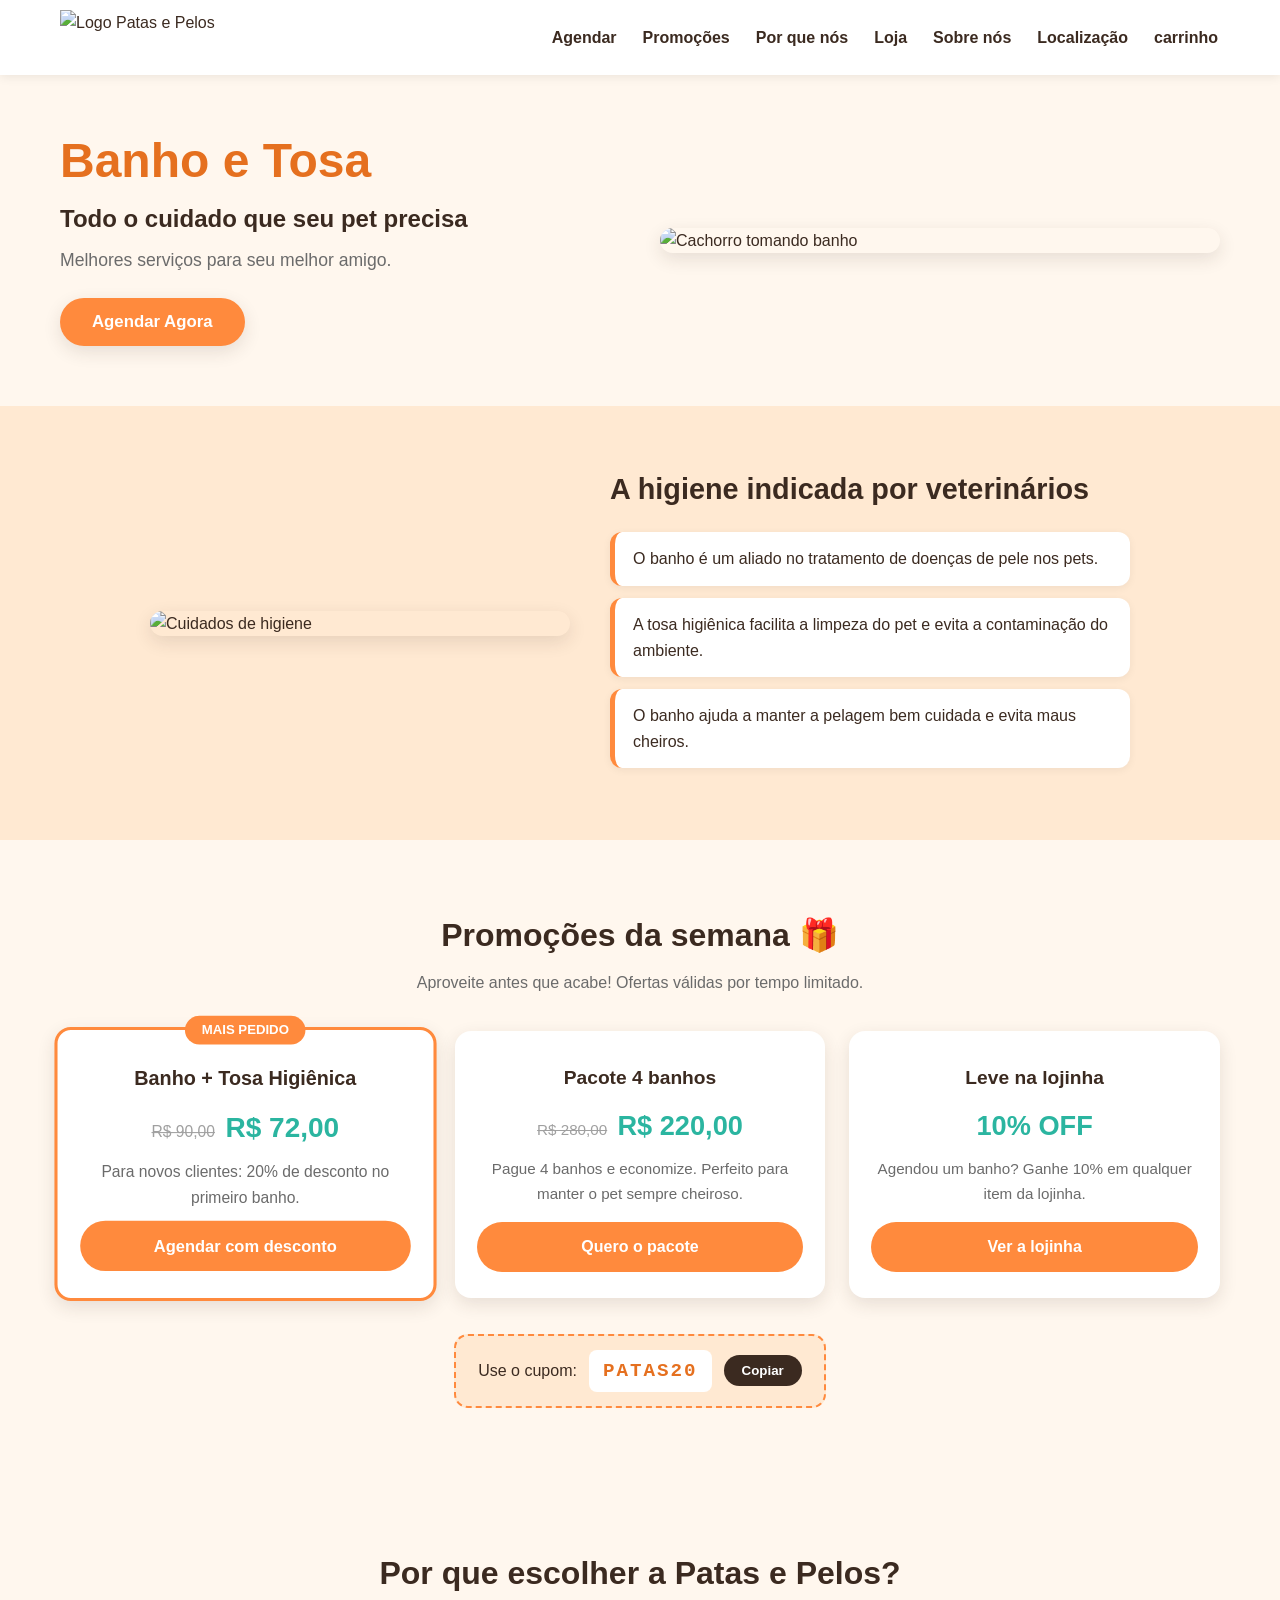
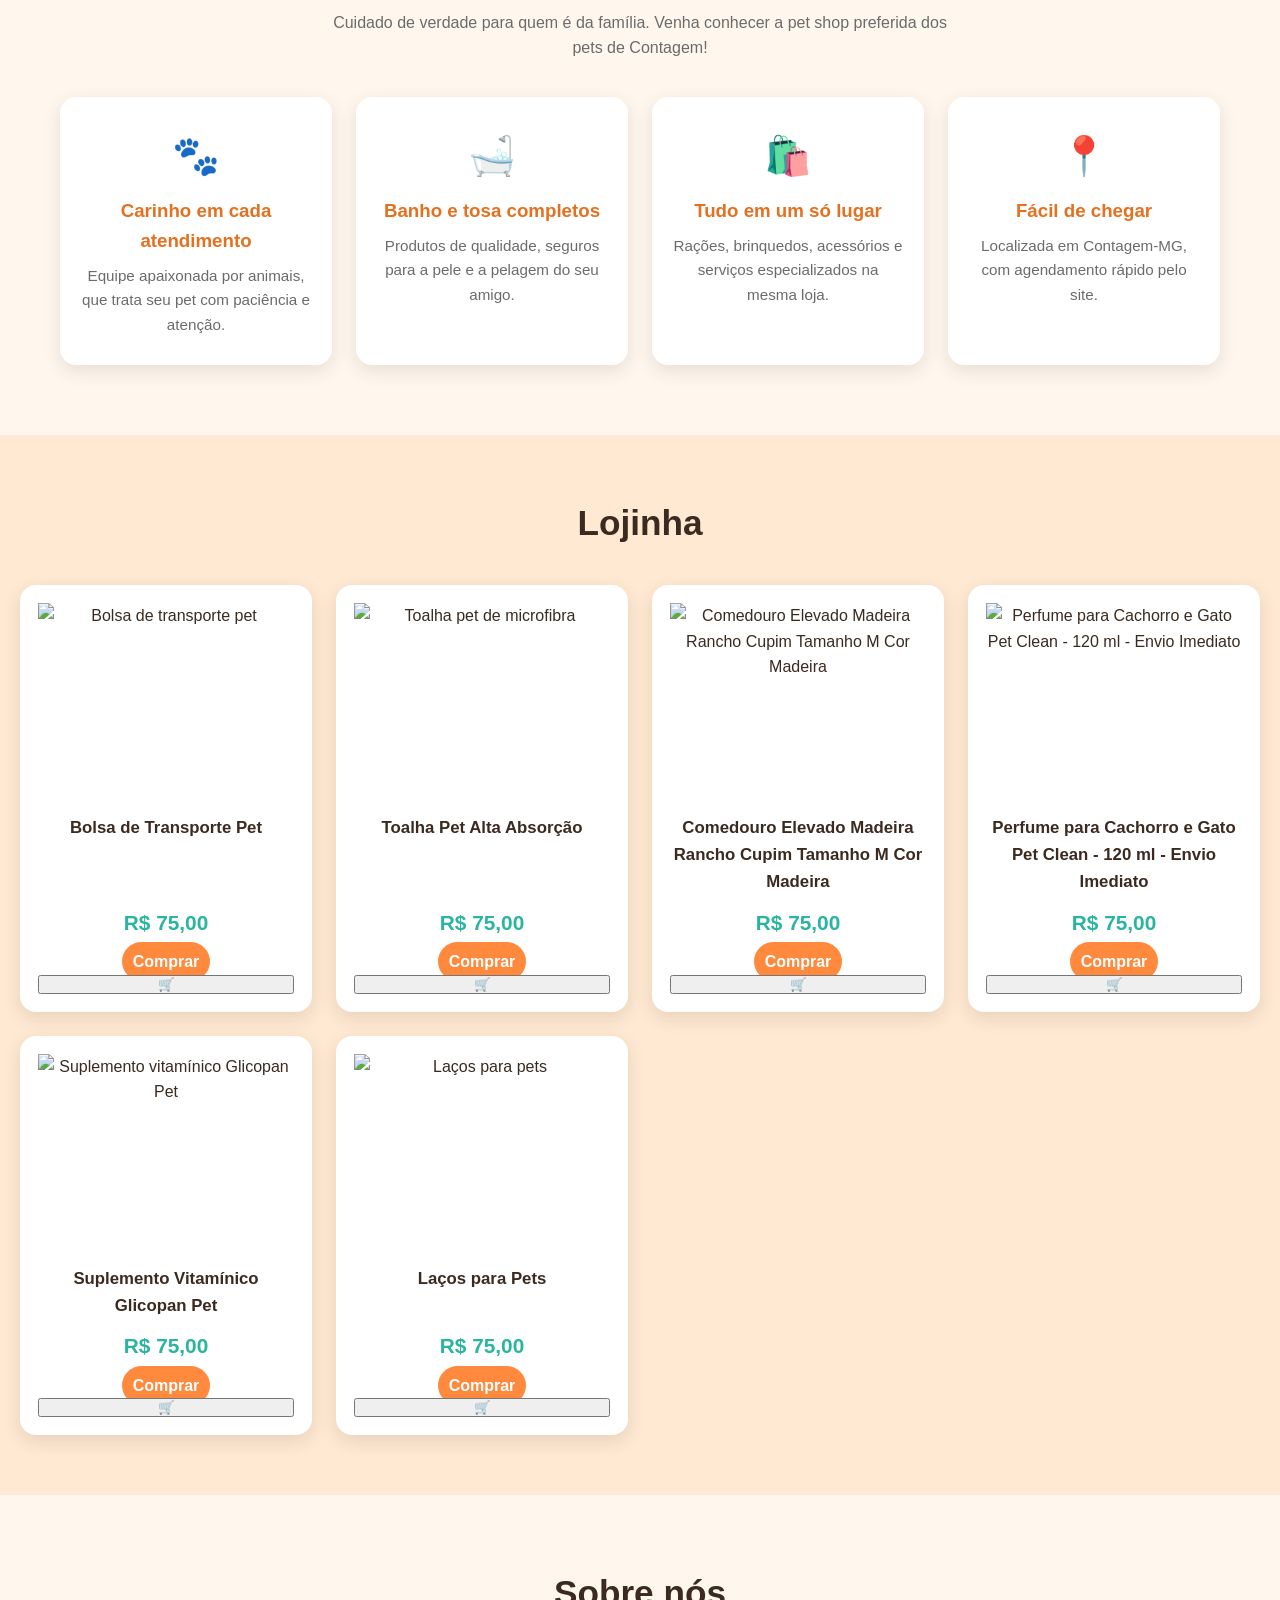
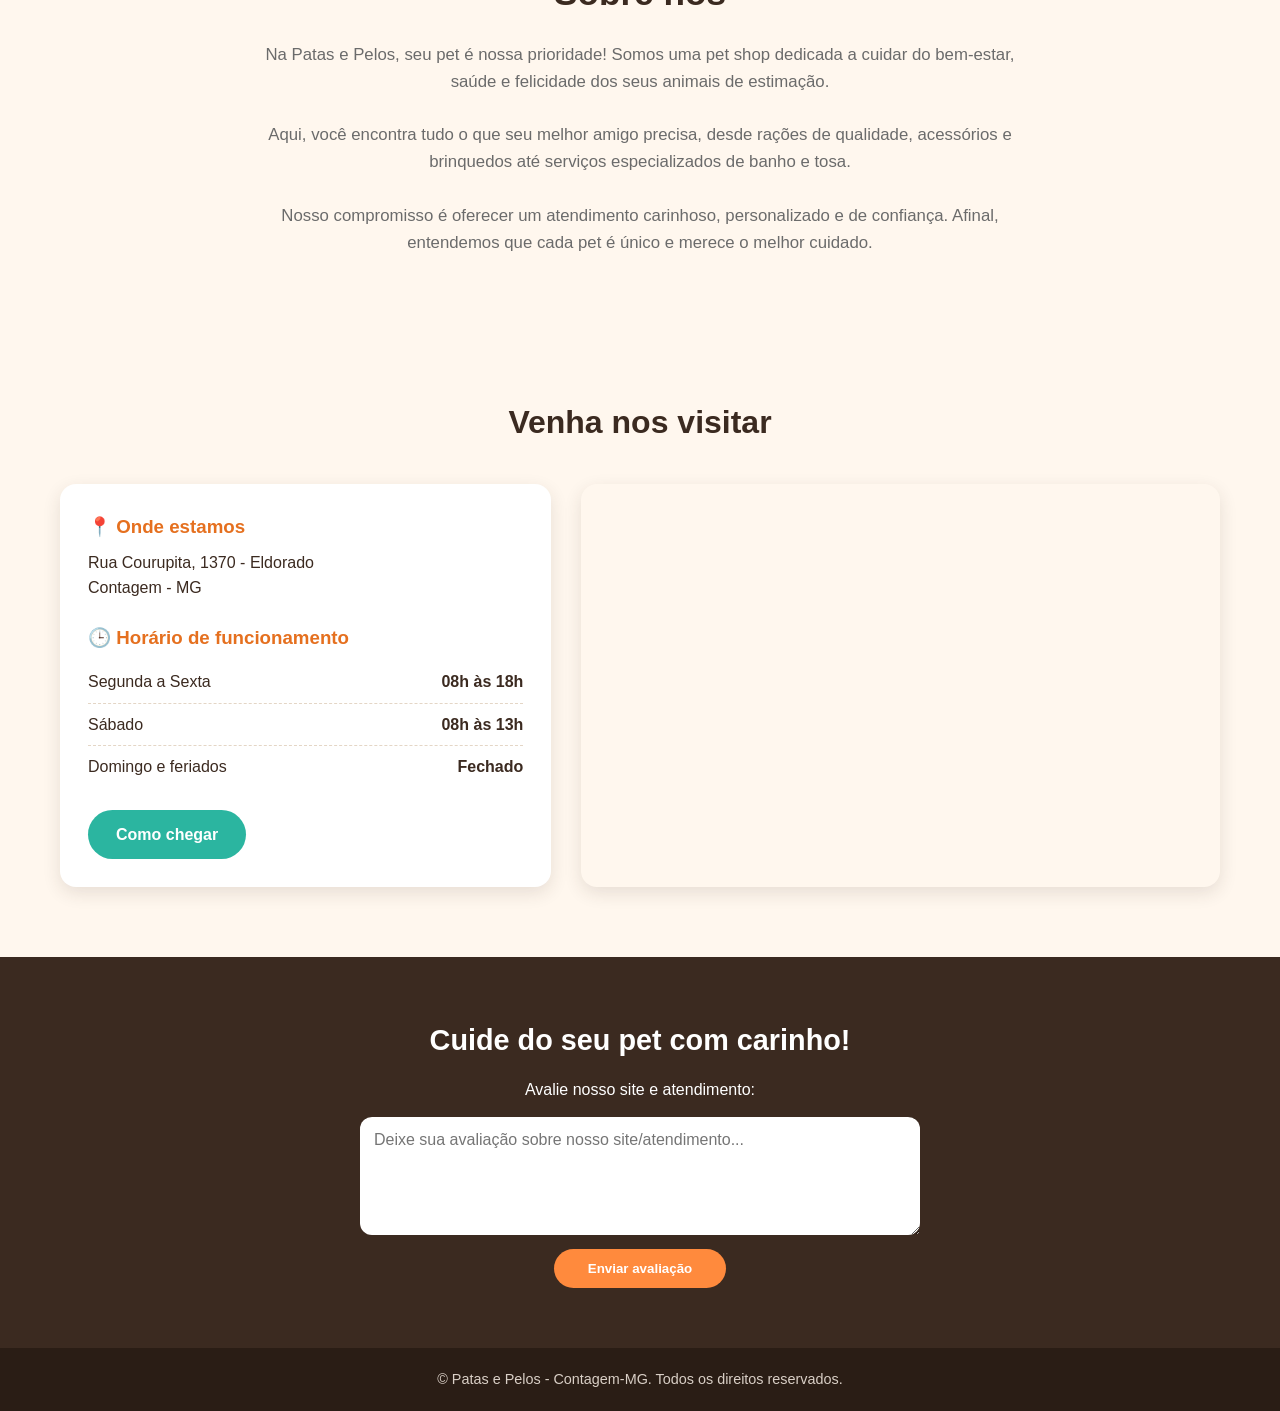
==== pelos/index.html @ f426c660 "123" ====
<!DOCTYPE html>
<html lang="pt-BR">
<head>
    <meta charset="UTF-8">
    <meta name="viewport" content="width=device-width, initial-scale=1.0">
    <title>Patas e Pelos | Banho e Tosa em Contagem-MG</title>
    <link rel="stylesheet" href="style.css">
    <link rel="stylesheet" href="localizacao.css">
    <link rel="stylesheet" href="promocao.css">
</head>

<body>



    <header class="header">
        <nav class="nav">
            <a href="#" class="logo">
                <img src="../imgs/icons/Logo Patas e Pelos em Laranja e Marrom.png" alt="Logo Patas e Pelos">
            </a>

            <ul>
                <li><a href="../html/agendamento.html">Agendar</a></li>
                <li><a href="#promocoes">Promoções</a></li>
                <li><a href="#porque">Por que nós</a></li>
                <li><a href="#loja">Loja</a></li>
                <li><a href="#Sobre">Sobre nós</a></li>
                <li><a href="#localizacao">Localização</a></li>
                <li><a href="../html/carrinho.html">carrinho</a></li>
            </ul>
        </nav>
    </header>

    <section class="cardhome">
        <div class="texto-home">
            <h1>Banho e Tosa</h1>
            <h2>Todo o cuidado que seu pet  precisa</h2>
            <p>Melhores serviços para seu melhor amigo.</p>

            <button class="agendar">
                <a href="../html/agendamento.html">Agendar Agora</a>
            </button>
        </div>

        <div class="imagem-home">
            <img src="../imgs/icons/banho-em-cachorro-saiba-qual-e-a-frequencia-ideal.jpg"
                 alt="Cachorro tomando banho">
        </div>
    </section>

    <section class="Higiene">
        <div class="imagem-higiene">
            <img src="../imgs/icons/higiene.jpg" alt="Cuidados de higiene">
        </div>

        <div class="conteudo-higiene">
            <h2>A higiene indicada por veterinários</h2>

            <div class="item">
                <p>O banho é um aliado no tratamento de doenças de pele nos pets.</p>
            </div>
            <div class="item">
                <p>A tosa higiênica facilita a limpeza do pet e evita a contaminação do ambiente.</p>
            </div>
            <div class="item">
                <p>O banho ajuda a manter a pelagem bem cuidada e evita maus cheiros.</p>
            </div>
        </div>
    </section>

    <!-- NOVA SEÇÃO: PROMOÇÕES -->
<section class="promo-secao" id="promocoes">
    <h2>Promoções da semana 🎁</h2>
    <p class="promo-sub">Aproveite antes que acabe! Ofertas válidas por tempo limitado.</p>

    <div class="promo-cards">

        <div class="promo-card destaque">
            <span class="promo-selo">Mais pedido</span>
            <h3>Banho + Tosa Higiênica</h3>
            <p class="promo-preco">
                <s>R$ 90,00</s> <strong>R$ 72,00</strong>
            </p>
            <p>Para novos clientes: 20% de desconto no primeiro banho.</p>
            <a href="../html/agendamento.html" class="promo-btn">Agendar com desconto</a>   
            
        </div>

        <div class="promo-card">
            <h3>Pacote 4 banhos</h3>
            <p class="promo-preco">
                <s>R$ 280,00</s> <strong>R$ 220,00</strong>
            </p>
            <p>Pague 4 banhos e economize. Perfeito para manter o pet sempre cheiroso.</p>
            <a href="../html/agendamento.html" class="promo-btn">Quero o pacote</a>
        </div>

        <div class="promo-card">
            <h3>Leve na lojinha</h3>
            <p class="promo-preco"><strong>10% OFF</strong></p>
            <p>Agendou um banho? Ganhe 10% em qualquer item da lojinha.</p>
            <a href="#loja" class="promo-btn">Ver a lojinha</a>
        </div>

    </div>

    <div class="promo-cupom">
        <span>Use o cupom:</span>
        <code id="cupomCodigo">PATAS20</code>
        <button type="button" id="cupomCopiar">Copiar</button>
    </div>
</section>

    <!-- NOVA SEÇÃO: POR QUE ESCOLHER A PATAS E PELOS -->
    <section class="porque" id="porque">
        <h2>Por que escolher a Patas e Pelos?</h2>
        <p class="porque-sub">
            Cuidado de verdade para quem é da família. Venha conhecer a pet shop
            preferida dos pets de Contagem!
        </p>

        <div class="porque-cards">
            <div class="porque-card">
                <span class="porque-icone">🐾</span>
                <h3>Carinho em cada atendimento</h3>
                <p>Equipe apaixonada por animais, que trata seu pet com paciência e atenção.</p>
            </div>

            <div class="porque-card">
                <span class="porque-icone">🛁</span>
                <h3>Banho e tosa completos</h3>
                <p>Produtos de qualidade, seguros para a pele e a pelagem do seu amigo.</p>
            </div>

            <div class="porque-card">
                <span class="porque-icone">🛍️</span>
                <h3>Tudo em um só lugar</h3>
                <p>Rações, brinquedos, acessórios e serviços especializados na mesma loja.</p>
            </div>

            <div class="porque-card">
                <span class="porque-icone">📍</span>
                <h3>Fácil de chegar</h3>
                <p>Localizada em Contagem-MG, com agendamento rápido pelo site.</p>
            </div>
        </div>
    </section>

    <section class="loja" id="loja">
    <h1>Lojinha</h1>

    <div class="card-toy">
        <div class="card">
            <img src="../imgs/loja/bolsa.png" alt="Bolsa de transporte pet">
            <h2>Bolsa de Transporte Pet</h2>
            <h3>R$ 75,00</h3>
            <div class="btnn"><a href="../html/carrinho.html" class="btn">Comprar</a></div>

            <button>🛒</button>
        </div>
    </div>

    <div class="card-toy">
        <div class="card">
            <img src="../imgs/loja/Toalha Pet Para Banho Gatos E Cães Alta Absorção Microfibra.png"
                 alt="Toalha pet de microfibra">
            <h2>Toalha Pet Alta Absorção</h2>
            <h3>R$ 75,00</h3>
            <div class="btnn"><a href="../html/compra.html" class="btn">Comprar</a></div>
            <button>🛒</button>
        </div>
    </div>

    <div class="card-toy">
        <div class="card">
            <img src="../imgs/loja/Comedouro Elevado Madeira Rancho Cupim Tamanho M Cor Madeira.webp"
                 alt="Comedouro Elevado Madeira Rancho Cupim Tamanho M Cor Madeira">
            <h2>Comedouro Elevado Madeira Rancho Cupim Tamanho M Cor Madeira</h2>
            <h3>R$ 75,00</h3>
            <div class="btnn"><a href="../html/compra.html" class="btn">Comprar</a></div>
            <button>🛒</button>
        </div>
    </div>

    <div class="card-toy">
        <div class="card">
            <img src="../imgs/loja/shampoo.jpg"
                 alt="Perfume para Cachorro e Gato Pet Clean - 120 ml - Envio Imediato">
            <h2>Perfume para Cachorro e Gato Pet Clean - 120 ml - Envio Imediato</h2>
            <h3>R$ 75,00</h3>
            <div class="btnn"><a href="../html/compra.html" class="btn">Comprar</a></div>
            <button>🛒</button>
           
        </div>
    </div>

    <div class="card-toy">
        <div class="card">
            <img src="../imgs/loja/suplemento_vitaminico_vetnil_glicopan_pet_em_gotas_907_1_0be62bb1935f7f85447a6b8b13f55cbe.webp"
                 alt="Suplemento vitamínico Glicopan Pet">
            <h2>Suplemento Vitamínico Glicopan Pet</h2>
            <h3>R$ 75,00</h3>
            <div class="btnn"><a href="../html/compra.html" class="btn">Comprar</a></div>
            <button>🛒</button>
        </div>
    </div>

    <div class="card-toy">
        <div class="card">
            <img src="../imgs/loja/laços.png" alt="Laços para pets">
            <h2>Laços para Pets</h2>
            <h3>R$ 75,00</h3>
            <div class="btnn"><a href="../html/compra.html" class="btn">Comprar</a></div>
            <button>🛒</button>
        </div>
    </div>
</section>

    <section class="about" id="Sobre">
        <h1>Sobre nós</h1>
        <p>
            Na Patas e Pelos, seu pet é nossa prioridade! Somos uma pet shop
            dedicada a cuidar do bem-estar, saúde e felicidade dos seus
            animais de estimação.
            <br><br>
            Aqui, você encontra tudo o que seu melhor amigo precisa,
            desde rações de qualidade, acessórios e brinquedos até
            serviços especializados de banho e tosa.
            <br><br>
            Nosso compromisso é oferecer um atendimento carinhoso,
            personalizado e de confiança. Afinal, entendemos que cada
            pet é único e merece o melhor cuidado.
        </p>
    </section>

    <!-- NOVA SEÇÃO: LOCALIZAÇÃO E HORÁRIO -->
    <section class="localizacao" id="localizacao">
        <h2>Venha nos visitar</h2>

        <div class="localizacao-container">

            <div class="localizacao-info">

                <div class="info-bloco">
                    <h3>📍 Onde estamos</h3>
                    <p>
                        Rua Courupita, 1370 - Eldorado<br>
                        Contagem - MG
                    </p>
                </div>

                <div class="info-bloco">
                    <h3>🕒 Horário de funcionamento</h3>
                    <ul class="horarios">
                        <li><span>Segunda a Sexta</span><strong>08h às 18h</strong></li>
                        <li><span>Sábado</span><strong>08h às 13h</strong></li>
                        <li><span>Domingo e feriados</span><strong>Fechado</strong></li>
                    </ul>
                </div>

                <a class="btn-rota"
                   href="https://www.google.com/maps/search/?api=1&query=Contagem+MG"
                   target="_blank" rel="noopener">
                    Como chegar
                </a>
            </div>

            <div class="localizacao-mapa">
                <iframe
                    src="https://www.google.com/maps?q=Contagem+MG&output=embed"
                    loading="lazy"
                    referrerpolicy="no-referrer-when-downgrade"
                    title="Mapa da localização da Patas e Pelos em Contagem-MG">
                </iframe>
            </div>

        </div>
    </section>

    <section class="avaliacao">
        <h2>Cuide do seu pet com carinho!</h2>

        <label for="avalie">Avalie nosso site e atendimento:</label>

        <textarea
            name="avalie"
            id="avalie"
            rows="5"
            placeholder="Deixe sua avaliação sobre nosso site/atendimento..."
        ></textarea>

        <button class="enviar">Enviar avaliação</button>
    </section>

    <section class="footer">
        <footer>
            <p>© Patas e Pelos - Contagem-MG. Todos os direitos reservados.</p>
        </footer>
    </section>

<div class="popup-fundo" id="popupOferta" hidden>
    <div class="popup" role="dialog" aria-modal="true" aria-labelledby="popupTitulo">
        <button class="popup-fechar" id="popupFechar" aria-label="Fechar">✕</button>
        <span class="popup-emoji">🐾</span>
        <h3 id="popupTitulo">Espera! Não vá embora ainda</h3>
        <p>
            Ganhe <strong>20% de desconto</strong> no primeiro banho do seu pet.
            Use o cupom <strong>PATAS20</strong> no agendamento.
        </p>
        <a href="../html/agendamento.html" class="promo-btn">Quero meu desconto</a>
        <button class="popup-nao" id="popupNao">Não, obrigado</button>
    </div>
</div>

    <script src="../js/promocao.js"></script>

</body>
</html>
---- pelos/style.css ----
/* ===== Patas e Pelos - style.css ===== */
:root {
    --laranja: #ff8a3d;
    --laranja-escuro: #e5701f;
    --marrom: #3b2a20;
    --creme: #fff7ee;
    --bege: #ffe9d2;
    --verde: #2bb5a0;
    --branco: #ffffff;
    --cinza: #6b6b6b;
    --sombra: 0 6px 18px rgba(59, 42, 32, 0.12);
    --raio: 16px;
}

* { margin: 0; padding: 0; box-sizing: border-box; }
html { scroll-behavior: smooth; scroll-padding-top: 80px; }

body {
    font-family: "Segoe UI", Tahoma, Arial, sans-serif;
    color: var(--marrom);
    background: var(--creme);
    line-height: 1.6;
}

img { max-width: 100%; display: block; }
a { text-decoration: none; color: inherit; }
ul { list-style: none; }

/* ===== Header ===== */
.header {
    position: sticky;
    top: 0;
    z-index: 100;
    background: var(--branco);
    box-shadow: 0 2px 10px rgba(0, 0, 0, 0.08);
}

.nav {
    max-width: 1200px;
    margin: 0 auto;
    padding: 10px 20px;
    display: flex;
    align-items: center;
    justify-content: space-between;
    gap: 20px;
    flex-wrap: wrap;
}

.logo img { height: 55px; width: auto; }

.nav ul { display: flex; gap: 22px; flex-wrap: wrap; }

.nav ul a {
    font-weight: 600;
    padding: 6px 2px;
    border-bottom: 2px solid transparent;
    transition: color .2s, border-color .2s;
}

.nav ul a:hover {
    color: var(--laranja-escuro);
    border-color: var(--laranja);
}

/* ===== Home ===== */
.cardhome {
    max-width: 1200px;
    margin: 0 auto;
    padding: 60px 20px;
    display: flex;
    align-items: center;
    justify-content: space-between;
    gap: 40px;
}

.texto-home { flex: 1; }

.texto-home h1 {
    font-size: 3rem;
    color: var(--laranja-escuro);
    line-height: 1.1;
}

.texto-home h2 { font-size: 1.5rem; margin: 12px 0 8px; }
.texto-home p { color: var(--cinza); font-size: 1.1rem; }

.agendar {
    margin-top: 24px;
    border: none;
    border-radius: 50px;
    background: var(--laranja);
    cursor: pointer;
    box-shadow: var(--sombra);
    transition: transform .2s, background .2s;
}

.agendar a {
    display: block;
    padding: 14px 32px;
    color: var(--branco);
    font-weight: 700;
    font-size: 1.05rem;
}

.agendar:hover { background: var(--laranja-escuro); transform: translateY(-3px); }

.imagem-home { flex: 1; }

.imagem-home img {
    width: 100%;
    max-height: 420px;
    object-fit: cover;
    border-radius: 24px;
    box-shadow: var(--sombra);
}

/* ===== Higiene ===== */
.Higiene {
    background: var(--bege);
    padding: 60px 20px;
    display: flex;
    align-items: center;
    justify-content: center;
    gap: 40px;
}

.imagem-higiene { max-width: 420px; flex: 1; }

.imagem-higiene img {
    width: 100%;
    border-radius: var(--raio);
    box-shadow: var(--sombra);
}

.conteudo-higiene { max-width: 520px; flex: 1; }
.conteudo-higiene h2 { font-size: 1.8rem; margin-bottom: 20px; }

.item {
    background: var(--branco);
    padding: 14px 18px;
    border-radius: 12px;
    margin-bottom: 12px;
    border-left: 5px solid var(--laranja);
    box-shadow: 0 2px 8px rgba(0, 0, 0, 0.06);
}

/* ===== Por que escolher ===== */
.porque {
    max-width: 1200px;
    margin: 0 auto;
    padding: 70px 20px;
    text-align: center;
}

.porque h2 { font-size: 2rem; }

.porque-sub {
    max-width: 640px;
    margin: 10px auto 36px;
    color: var(--cinza);
}

.porque-cards {
    display: grid;
    grid-template-columns: repeat(auto-fit, minmax(230px, 1fr));
    gap: 24px;
}

.porque-card {
    background: var(--branco);
    padding: 28px 20px;
    border-radius: var(--raio);
    box-shadow: var(--sombra);
    transition: transform .25s;
}

.porque-card:hover { transform: translateY(-6px); }
.porque-icone { font-size: 2.4rem; display: block; margin-bottom: 10px; }
.porque-card h3 { margin-bottom: 8px; color: var(--laranja-escuro); }
.porque-card p { color: var(--cinza); font-size: .95rem; }

/* ===== Lojinha ===== */
.loja {
    background: var(--bege);
    padding: 60px 20px;
    display: grid;
    grid-template-columns: repeat(auto-fit, minmax(240px, 1fr));
    gap: 24px;
    max-width: 100%;
}

.loja h1 {
    grid-column: 1 / -1;
    text-align: center;
    font-size: 2.2rem;
    margin-bottom: 10px;
}

.card-toy { max-width: 300px; width: 100%; margin: 0 auto; }

.card {
    background: var(--branco);
    border-radius: var(--raio);
    padding: 18px;
    text-align: center;
    box-shadow: var(--sombra);
    height: 100%;
    display: flex;
    flex-direction: column;
    transition: transform .25s;
}

.card:hover { transform: translateY(-6px); }

.card img {
    width: 100%;
    height: 200px;
    object-fit: contain;
    margin-bottom: 12px;
}

.card h2 { font-size: 1.05rem; flex: 1; }
.card h3 { color: var(--verde); font-size: 1.3rem; margin: 10px 0; }


.btn-carrinho {
    width: 100%;
    padding: 8px;
    border: 1px solid #888;
    border-radius: 3px;
    cursor: pointer;
    font-size: 16px;
    background-color: #eee;
    transition: 0.3s;
}

.btn-carrinho:hover {
    background-color: #ddd;
}
.btn {
    width: 100%;
    padding: 11px;
    border: none;
    border-radius: 50px;
    background: var(--laranja);
    color: var(--branco);
    font-weight: 700;
    cursor: pointer;
    transition: background .2s;
}

.btn:hover { background: var(--laranja-escuro); }

/* ===== Sobre nós ===== */
.about {
    max-width: 800px;
    margin: 0 auto;
    padding: 70px 20px;
    text-align: center;
}

.about h1 { font-size: 2.2rem; margin-bottom: 20px; }
.about p { font-size: 1.05rem; color: var(--cinza); }

/* ===== Avaliação ===== */
.avaliacao {
    background: var(--marrom);
    color: var(--branco);
    padding: 60px 20px;
    display: flex;
    flex-direction: column;
    align-items: center;
    gap: 14px;
    text-align: center;
}

.avaliacao h2 { font-size: 1.8rem; }

.avaliacao textarea {
    width: 100%;
    max-width: 560px;
    padding: 14px;
    border: none;
    border-radius: 12px;
    font-family: inherit;
    font-size: 1rem;
    resize: vertical;
}

.avaliacao textarea:focus { outline: 3px solid var(--laranja); }

.enviar {
    padding: 12px 34px;
    border: none;
    border-radius: 50px;
    background: var(--laranja);
    color: var(--branco);
    font-weight: 700;
    cursor: pointer;
    transition: background .2s;
}

.enviar:hover { background: var(--laranja-escuro); }

/* ===== Footer ===== */
.footer { background: #2a1d15; color: #d9cfc6; text-align: center; padding: 20px; font-size: .9rem; }

/* ===== Responsivo ===== */
@media (max-width: 800px) {
    .nav { justify-content: center; }
    .nav ul { justify-content: center; gap: 14px; }
    .cardhome, .Higiene { flex-direction: column; text-align: center; padding: 40px 20px; }
    .texto-home h1 { font-size: 2.3rem; }
    .conteudo-higiene { text-align: left; }
}
---- pelos/localizacao.css ----
/* ===== Patas e Pelos - localizacao.css ===== */
.localizacao {
    max-width: 1200px;
    margin: 0 auto;
    padding: 70px 20px;
}

.localizacao h2 {
    text-align: center;
    font-size: 2rem;
    margin-bottom: 36px;
}

.localizacao-container {
    display: grid;
    grid-template-columns: 1fr 1.3fr;
    gap: 30px;
    align-items: stretch;
}

.localizacao-info {
    background: var(--branco);
    padding: 28px;
    border-radius: var(--raio);
    box-shadow: var(--sombra);
    display: flex;
    flex-direction: column;
    gap: 22px;
}

.info-bloco h3 { color: var(--laranja-escuro); margin-bottom: 8px; }

.horarios li {
    display: flex;
    justify-content: space-between;
    gap: 10px;
    padding: 8px 0;
    border-bottom: 1px dashed #e4d6c6;
}

.horarios li:last-child { border-bottom: none; }

.btn-rota {
    margin-top: auto;
    align-self: flex-start;
    padding: 12px 28px;
    border-radius: 50px;
    background: var(--verde);
    color: var(--branco);
    font-weight: 700;
    transition: transform .2s, opacity .2s;
}

.btn-rota:hover { transform: translateY(-3px); opacity: .9; }

.localizacao-mapa {
    min-height: 340px;
    border-radius: var(--raio);
    overflow: hidden;
    box-shadow: var(--sombra);
}

.localizacao-mapa iframe {
    width: 100%;
    height: 100%;
    min-height: 340px;
    border: 0;
}

@media (max-width: 800px) {
    .localizacao-container { grid-template-columns: 1fr; }
}
---- pelos/promocao.css ----
/* ===== Patas e Pelos - promocao.css ===== */

/* ----- Barra no topo ----- */
.promo-barra {
    position: relative;
    background: linear-gradient(90deg, var(--laranja-escuro), var(--laranja));
    color: var(--branco);
    text-align: center;
    padding: 10px 44px 10px 16px;
    font-size: .95rem;
}

.promo-barra[hidden],
.promo-barra.oculta { display: none; }

.promo-timer {
    display: inline-block;
    min-width: 78px;
    margin-left: 4px;
    padding: 2px 10px;
    background: rgba(0, 0, 0, 0.25);
    border-radius: 6px;
    font-weight: 700;
    font-variant-numeric: tabular-nums;
}

.promo-fechar {
    position: absolute;
    right: 12px;
    top: 50%;
    transform: translateY(-50%);
    background: none;
    border: none;
    color: var(--branco);
    font-size: 1.1rem;
    cursor: pointer;
}

/* ----- Seção de promoções ----- */
.promo-secao {
    max-width: 1200px;
    margin: 0 auto;
    padding: 70px 20px;
    text-align: center;
}

.promo-secao h2 { font-size: 2rem; }
.promo-sub { color: var(--cinza); margin: 8px 0 36px; }

.promo-cards {
    display: grid;
    grid-template-columns: repeat(auto-fit, minmax(260px, 1fr));
    gap: 24px;
}

.promo-card {
    position: relative;
    background: var(--branco);
    padding: 32px 22px 26px;
    border-radius: var(--raio);
    box-shadow: var(--sombra);
    display: flex;
    flex-direction: column;
    gap: 10px;
    transition: transform .25s;
}

.promo-card:hover { transform: translateY(-6px); }

.promo-card.destaque {
    border: 3px solid var(--laranja);
    transform: scale(1.03);
}

.promo-card.destaque:hover { transform: scale(1.03) translateY(-6px); }

.promo-selo {
    position: absolute;
    top: -14px;
    left: 50%;
    transform: translateX(-50%);
    background: var(--laranja);
    color: var(--branco);
    padding: 4px 16px;
    border-radius: 50px;
    font-size: .8rem;
    font-weight: 700;
    text-transform: uppercase;
    white-space: nowrap;
}

.promo-card h3 { font-size: 1.2rem; }
.promo-card p { color: var(--cinza); font-size: .95rem; }

.promo-preco { font-size: 1.1rem; }
.promo-preco s { color: #a0a0a0; margin-right: 6px; }
.promo-preco strong { color: var(--verde); font-size: 1.7rem; }

.promo-btn {
    display: inline-block;
    margin-top: auto;
    padding: 12px 24px;
    border: none;
    border-radius: 50px;
    background: var(--laranja);
    color: var(--branco);
    font-weight: 700;
    cursor: pointer;
    transition: background .2s, transform .2s;
}

.promo-btn:hover { background: var(--laranja-escuro); transform: translateY(-2px); }

/* ----- Cupom ----- */
.promo-cupom {
    margin-top: 36px;
    display: inline-flex;
    align-items: center;
    flex-wrap: wrap;
    justify-content: center;
    gap: 12px;
    padding: 14px 22px;
    background: var(--bege);
    border: 2px dashed var(--laranja);
    border-radius: 14px;
}

.promo-cupom code {
    background: var(--branco);
    padding: 6px 14px;
    border-radius: 8px;
    font-size: 1.2rem;
    font-weight: 700;
    letter-spacing: 2px;
    color: var(--laranja-escuro);
}

.promo-cupom button {
    padding: 8px 18px;
    border: none;
    border-radius: 50px;
    background: var(--marrom);
    color: var(--branco);
    font-weight: 600;
    cursor: pointer;
    transition: background .2s;
}

.promo-cupom button:hover { background: #5a4130; }

/* ----- Popup ----- */
.popup-fundo {
    position: fixed;
    inset: 0;
    z-index: 1000;
    background: rgba(0, 0, 0, 0.6);
    display: flex;
    align-items: center;
    justify-content: center;
    padding: 20px;
    animation: aparecer .3s ease;
}

.popup-fundo[hidden] { display: none; }

.popup {
    position: relative;
    width: 100%;
    max-width: 420px;
    background: var(--branco);
    padding: 36px 28px 28px;
    border-radius: 20px;
    text-align: center;
    box-shadow: 0 12px 40px rgba(0, 0, 0, 0.3);
    animation: subir .35s ease;
}

.popup-emoji { font-size: 3rem; display: block; }
.popup h3 { font-size: 1.5rem; margin: 8px 0 10px; }
.popup p { color: var(--cinza); margin-bottom: 20px; }
.popup p strong { color: var(--laranja-escuro); }

.popup-fechar {
    position: absolute;
    top: 12px;
    right: 14px;
    background: none;
    border: none;
    font-size: 1.2rem;
    color: var(--cinza);
    cursor: pointer;
}

.popup-fechar:hover { color: var(--marrom); }

.popup-nao {
    display: block;
    margin: 14px auto 0;
    background: none;
    border: none;
    color: var(--cinza);
    text-decoration: underline;
    cursor: pointer;
    font-size: .9rem;
}

@keyframes aparecer { from { opacity: 0; } to { opacity: 1; } }
@keyframes subir {
    from { transform: translateY(30px); opacity: 0; }
    to   { transform: translateY(0); opacity: 1; }
}

@media (max-width: 600px) {
    .promo-card.destaque { transform: none; }
    .promo-card.destaque:hover { transform: translateY(-6px); }
}
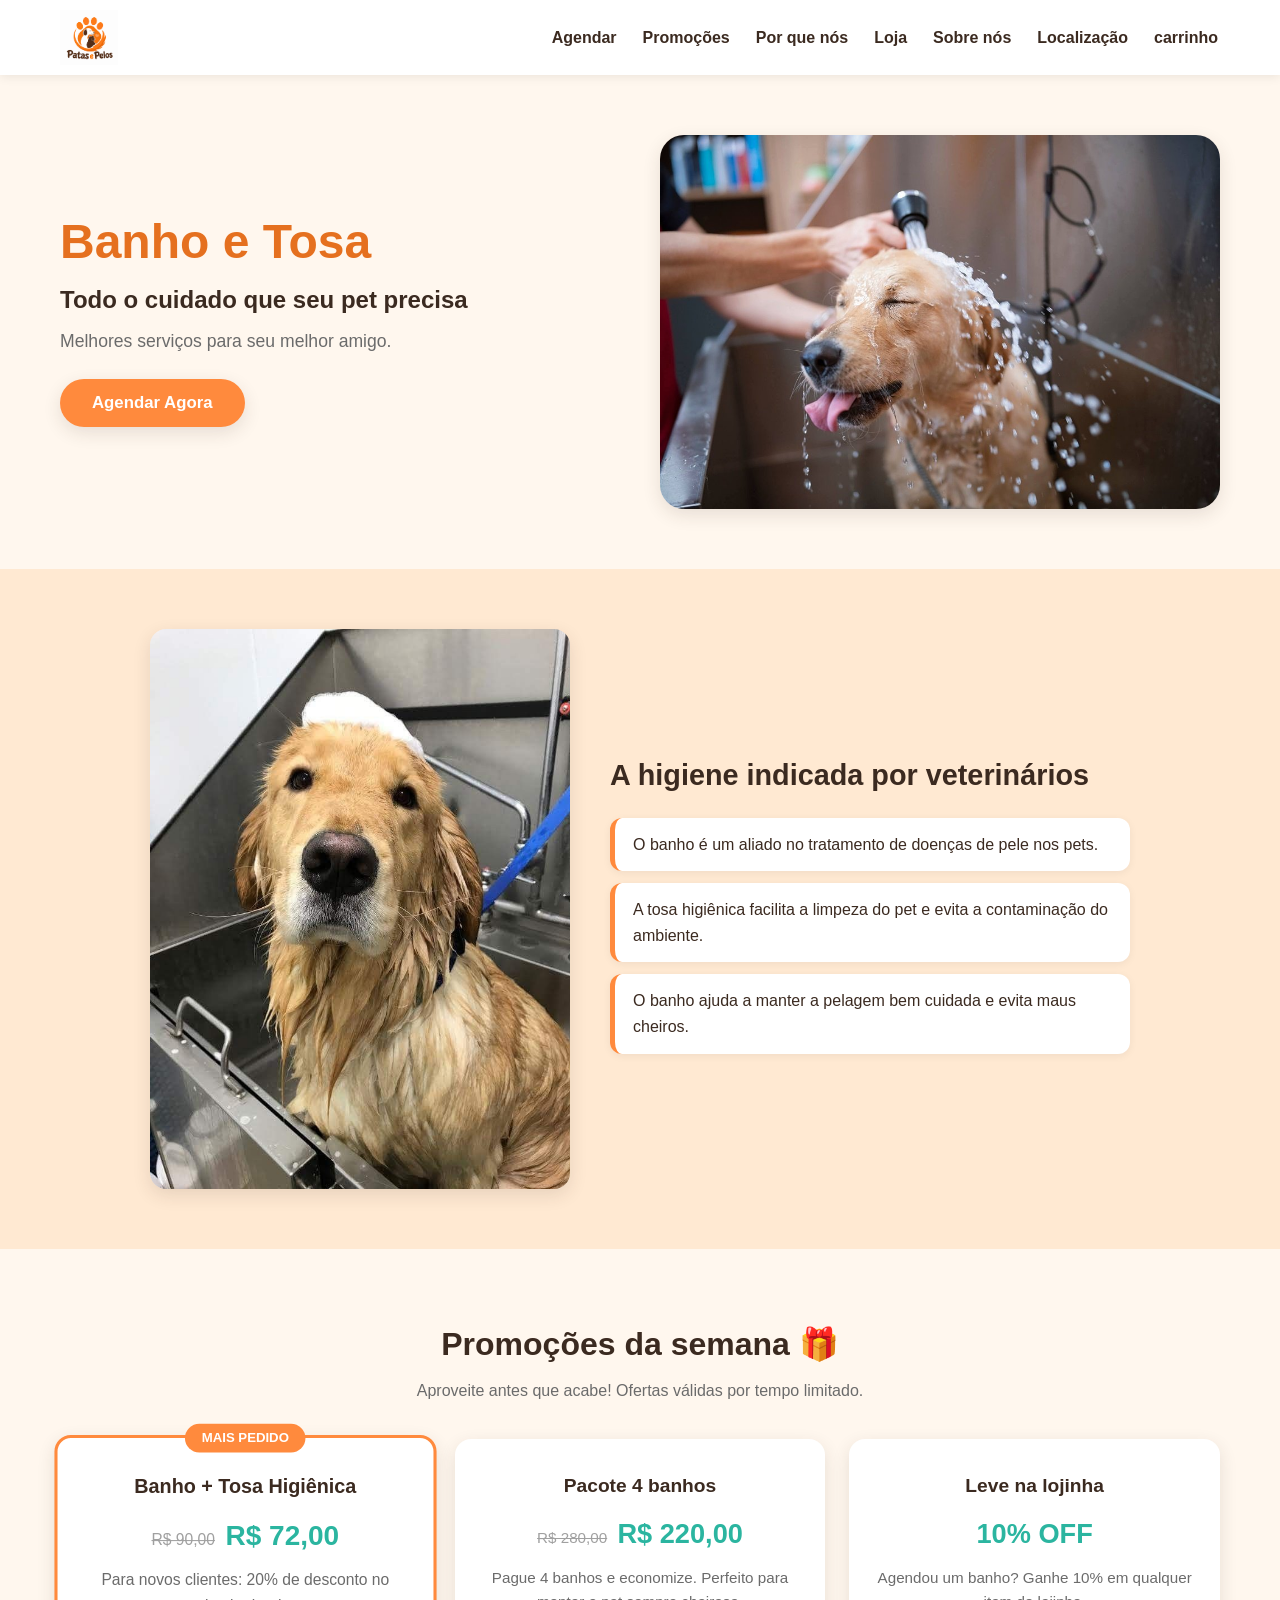
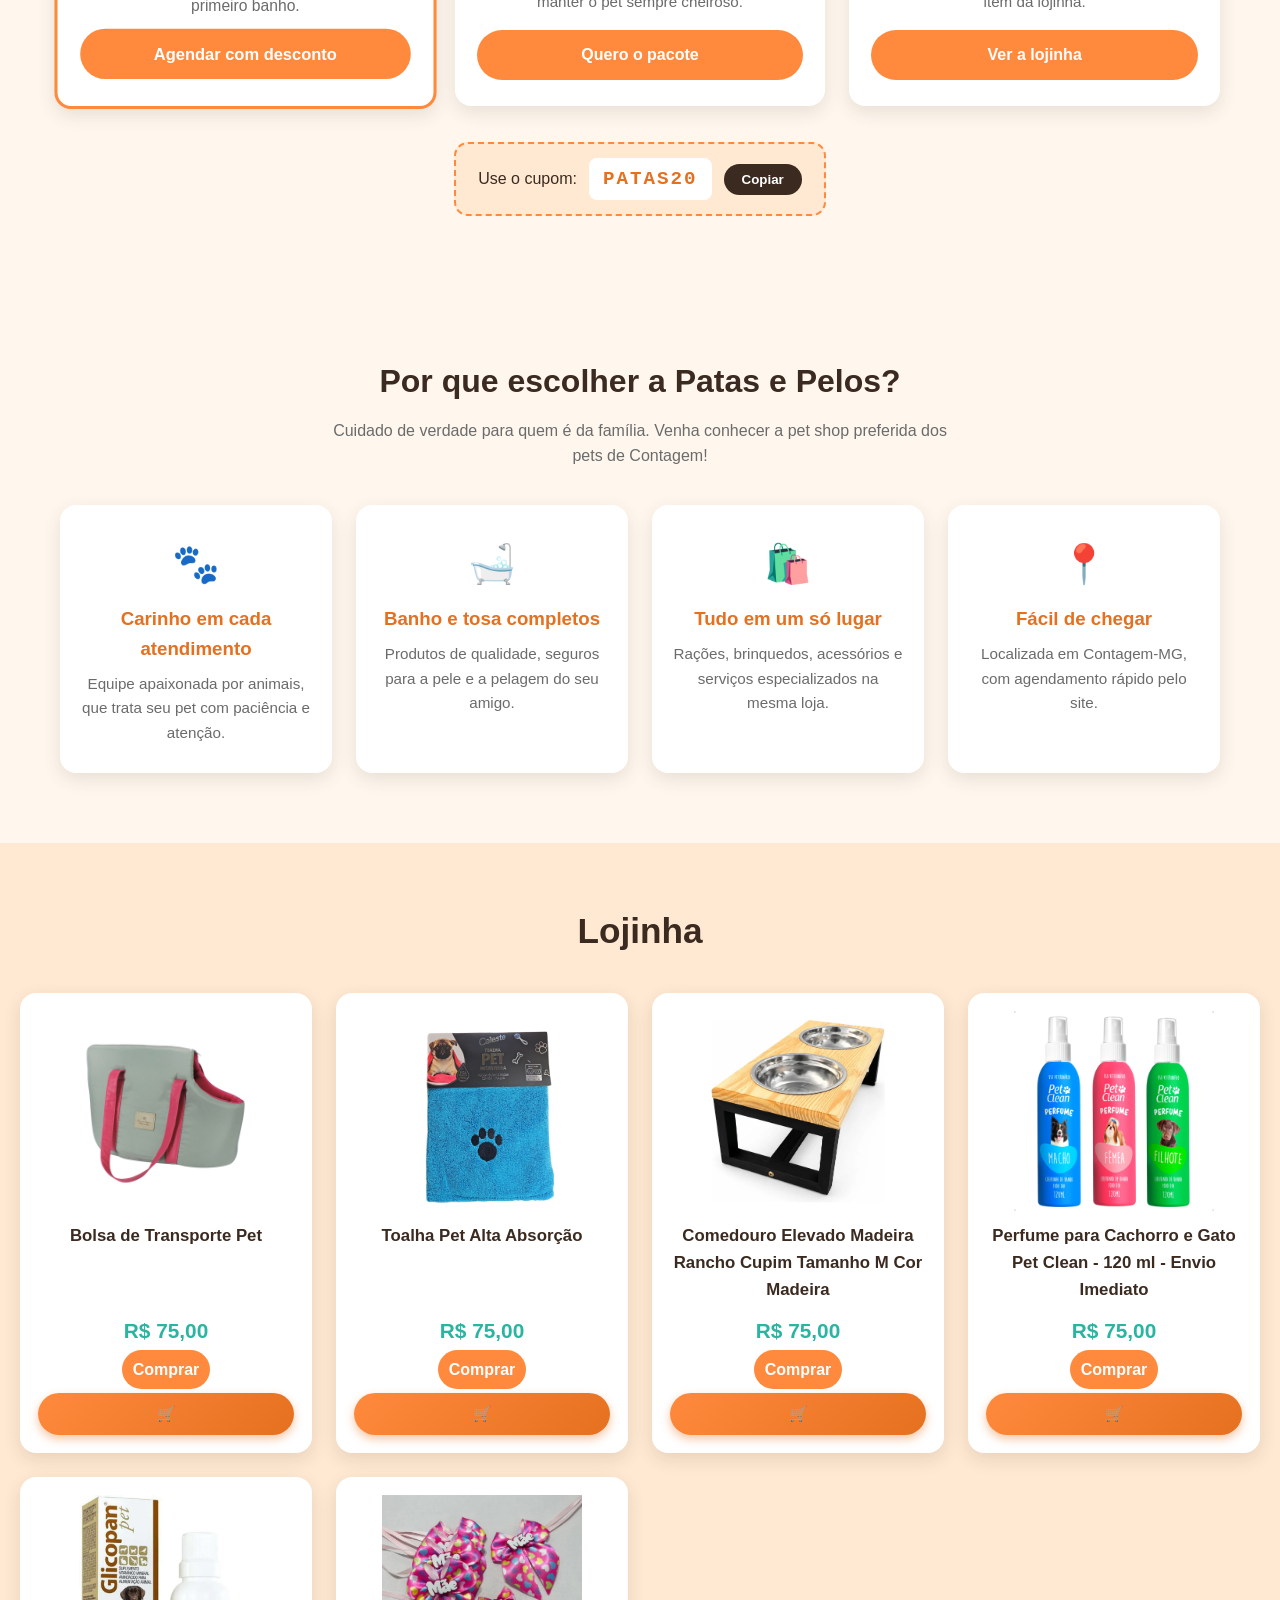
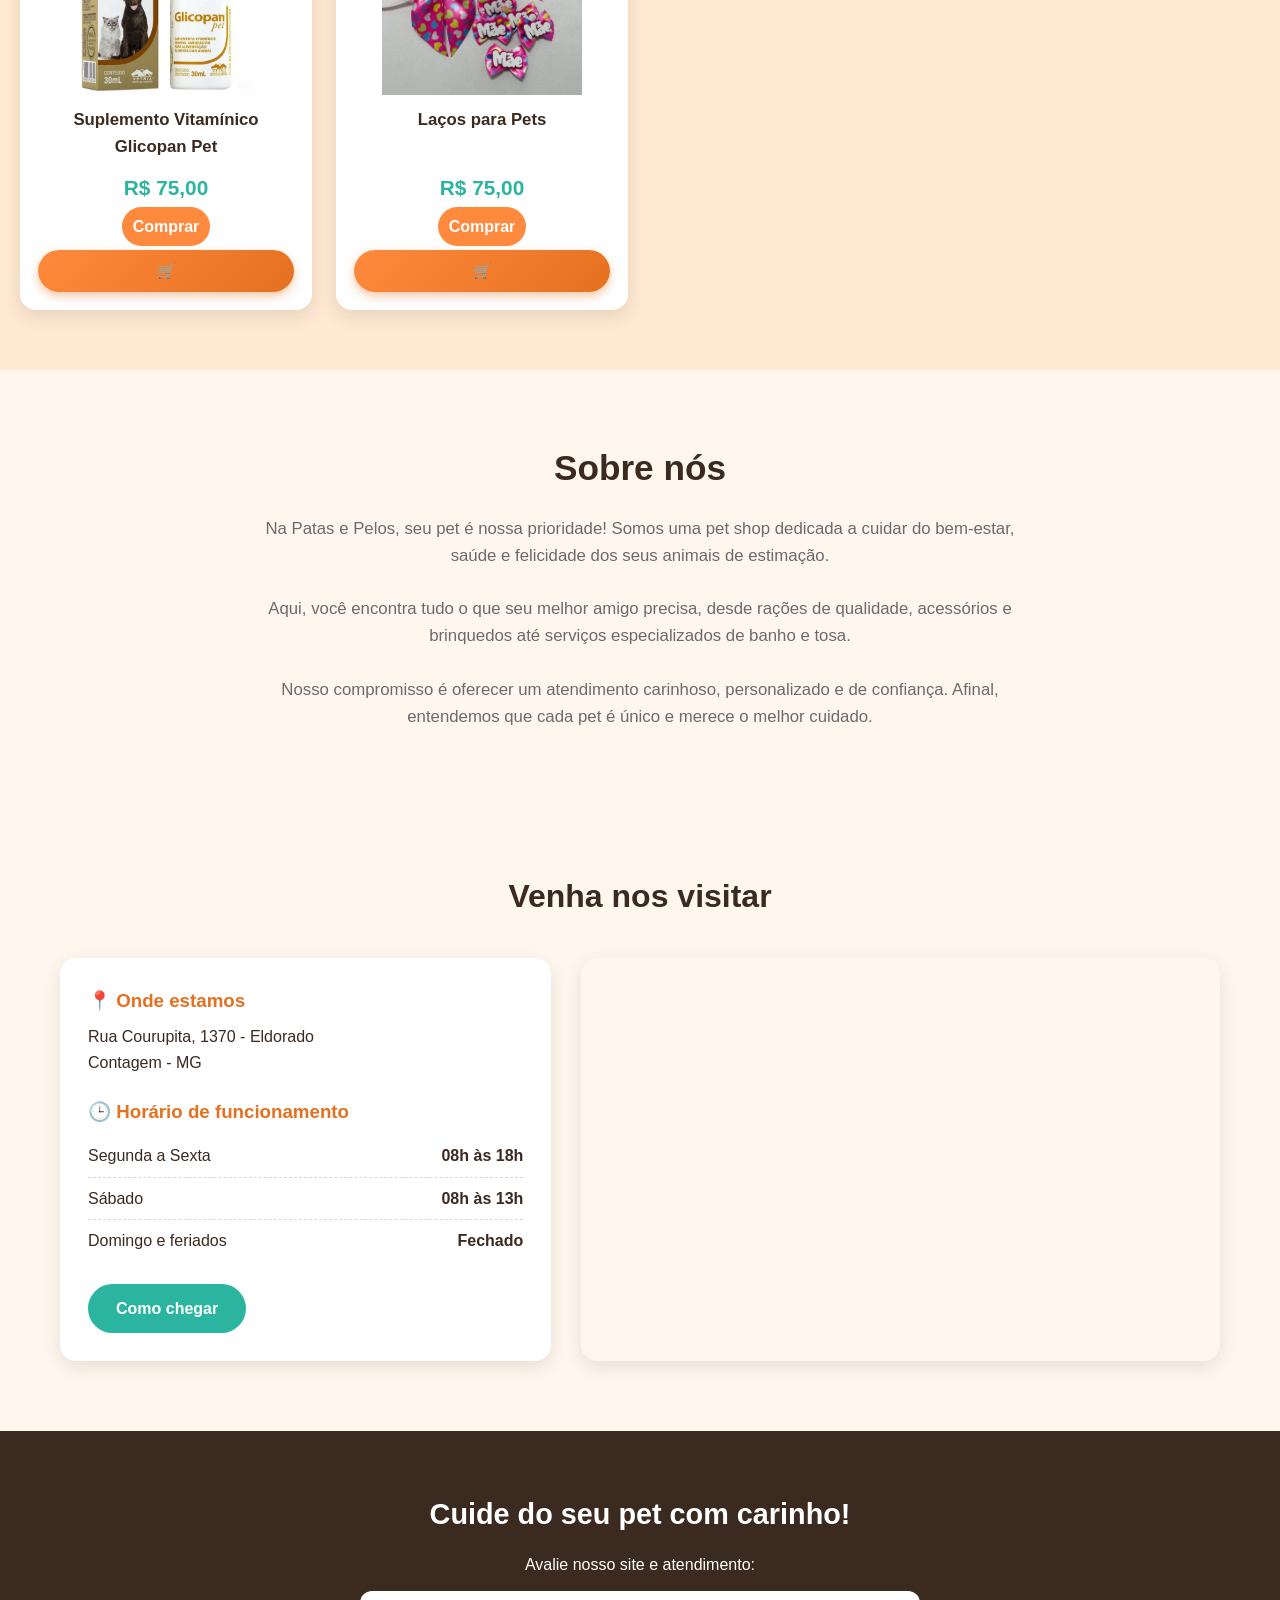
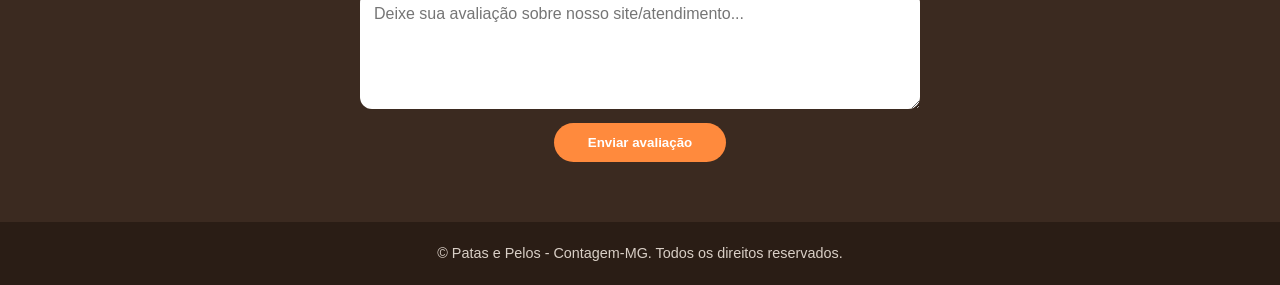
==== commit 9e058a7f: "lkj" ====
--- a/pelos/index.html
+++ b/pelos/index.html
@@ -7,6 +7,7 @@
     <link rel="stylesheet" href="style.css">
     <link rel="stylesheet" href="localizacao.css">
     <link rel="stylesheet" href="promocao.css">
+    <link rel="stylesheet" href="carrinho.css">
 </head>
 
 <body>
@@ -15,18 +16,18 @@
 
     <header class="header">
         <nav class="nav">
-            <a href="#" class="logo">
-                <img src="../imgs/icons/Logo Patas e Pelos em Laranja e Marrom.png" alt="Logo Patas e Pelos">
+            <a href="index.html" class="logo">
+                <img src="Logo Patas e Pelos em Laranja e Marrom.png" alt="Logo Patas e Pelos">
             </a>
 
             <ul>
-                <li><a href="../html/agendamento.html">Agendar</a></li>
+                <li><a href="agendamento.html">Agendar</a></li>
                 <li><a href="#promocoes">Promoções</a></li>
                 <li><a href="#porque">Por que nós</a></li>
                 <li><a href="#loja">Loja</a></li>
                 <li><a href="#Sobre">Sobre nós</a></li>
                 <li><a href="#localizacao">Localização</a></li>
-                <li><a href="../html/carrinho.html">carrinho</a></li>
+                <li><a href="carrinho.html">carrinho</a></li>
             </ul>
         </nav>
     </header>
@@ -38,19 +39,19 @@
             <p>Melhores serviços para seu melhor amigo.</p>
 
             <button class="agendar">
-                <a href="../html/agendamento.html">Agendar Agora</a>
+                <a href="agendamento.html">Agendar Agora</a>
             </button>
         </div>
 
         <div class="imagem-home">
-            <img src="../imgs/icons/banho-em-cachorro-saiba-qual-e-a-frequencia-ideal.jpg"
+            <img src="banho-em-cachorro-saiba-qual-e-a-frequencia-ideal.jpg"
                  alt="Cachorro tomando banho">
         </div>
     </section>
 
     <section class="Higiene">
         <div class="imagem-higiene">
-            <img src="../imgs/icons/higiene.jpg" alt="Cuidados de higiene">
+            <img src="higiene.jpg" alt="Cuidados de higiene">
         </div>
 
         <div class="conteudo-higiene">
@@ -82,7 +83,7 @@
                 <s>R$ 90,00</s> <strong>R$ 72,00</strong>
             </p>
             <p>Para novos clientes: 20% de desconto no primeiro banho.</p>
-            <a href="../html/agendamento.html" class="promo-btn">Agendar com desconto</a>   
+            <a href="agendamento.html" class="promo-btn">Agendar com desconto</a>   
             
         </div>
 
@@ -92,7 +93,7 @@
                 <s>R$ 280,00</s> <strong>R$ 220,00</strong>
             </p>
             <p>Pague 4 banhos e economize. Perfeito para manter o pet sempre cheiroso.</p>
-            <a href="../html/agendamento.html" class="promo-btn">Quero o pacote</a>
+            <a href="agendamento.html" class="promo-btn">Quero o pacote</a>
         </div>
 
         <div class="promo-card">
@@ -151,67 +152,67 @@
 
     <div class="card-toy">
         <div class="card">
-            <img src="../imgs/loja/bolsa.png" alt="Bolsa de transporte pet">
+            <img src="bolsa.png" alt="Bolsa de transporte pet">
             <h2>Bolsa de Transporte Pet</h2>
             <h3>R$ 75,00</h3>
-            <div class="btnn"><a href="../html/carrinho.html" class="btn">Comprar</a></div>
-
-            <button>🛒</button>
-        </div>
-    </div>
-
-    <div class="card-toy">
-        <div class="card">
-            <img src="../imgs/loja/Toalha Pet Para Banho Gatos E Cães Alta Absorção Microfibra.png"
+            <div class="btnn"><a href="carrinho.html" class="btn">Comprar</a></div>
+
+            <button class="btn-add" onclick="adicionarCarrinho(this)" data-id="bolsa" data-nome="Bolsa de Transporte Pet" data-preco="75" data-img="bolsa.png">🛒 </button>
+        </div>
+    </div>
+
+    <div class="card-toy">
+        <div class="card">
+            <img src="Toalha Pet Para Banho Gatos E Cães Alta Absorção Microfibra.png"
                  alt="Toalha pet de microfibra">
             <h2>Toalha Pet Alta Absorção</h2>
             <h3>R$ 75,00</h3>
-            <div class="btnn"><a href="../html/compra.html" class="btn">Comprar</a></div>
-            <button>🛒</button>
-        </div>
-    </div>
-
-    <div class="card-toy">
-        <div class="card">
-            <img src="../imgs/loja/Comedouro Elevado Madeira Rancho Cupim Tamanho M Cor Madeira.webp"
+            <div class="btnn"><a href="carrinho.html" class="btn">Comprar</a></div>
+            <button class="btn-add" onclick="adicionarCarrinho(this)" data-id="toalha" data-nome="Toalha Pet Alta Absorção" data-preco="75" data-img="Toalha Pet Para Banho Gatos E Cães Alta Absorção Microfibra.png">🛒</button>
+        </div>
+    </div>
+
+    <div class="card-toy">
+        <div class="card">
+            <img src="Comedouro Elevado Madeira Rancho Cupim Tamanho M Cor Madeira.webp"
                  alt="Comedouro Elevado Madeira Rancho Cupim Tamanho M Cor Madeira">
             <h2>Comedouro Elevado Madeira Rancho Cupim Tamanho M Cor Madeira</h2>
             <h3>R$ 75,00</h3>
-            <div class="btnn"><a href="../html/compra.html" class="btn">Comprar</a></div>
-            <button>🛒</button>
-        </div>
-    </div>
-
-    <div class="card-toy">
-        <div class="card">
-            <img src="../imgs/loja/shampoo.jpg"
+            <div class="btnn"><a href="carrinho.html" class="btn">Comprar</a></div>
+            <button class="btn-add" onclick="adicionarCarrinho(this)" data-id="comedouro" data-nome="Comedouro Elevado Madeira" data-preco="75" data-img="Comedouro Elevado Madeira Rancho Cupim Tamanho M Cor Madeira.webp">🛒</button>
+        </div>
+    </div>
+
+    <div class="card-toy">
+        <div class="card">
+            <img src="shampoo.jpg"
                  alt="Perfume para Cachorro e Gato Pet Clean - 120 ml - Envio Imediato">
             <h2>Perfume para Cachorro e Gato Pet Clean - 120 ml - Envio Imediato</h2>
             <h3>R$ 75,00</h3>
-            <div class="btnn"><a href="../html/compra.html" class="btn">Comprar</a></div>
-            <button>🛒</button>
+            <div class="btnn"><a href="carrinho.html" class="btn">Comprar</a></div>
+            <button class="btn-add" onclick="adicionarCarrinho(this)" data-id="perfume" data-nome="Perfume Pet Clean 120 ml" data-preco="75" data-img="shampoo.jpg">🛒</button>
            
         </div>
     </div>
 
     <div class="card-toy">
         <div class="card">
-            <img src="../imgs/loja/suplemento_vitaminico_vetnil_glicopan_pet_em_gotas_907_1_0be62bb1935f7f85447a6b8b13f55cbe.webp"
+            <img src="suplemento_vitaminico_vetnil_glicopan_pet_em_gotas_907_1_0be62bb1935f7f85447a6b8b13f55cbe.webp"
                  alt="Suplemento vitamínico Glicopan Pet">
             <h2>Suplemento Vitamínico Glicopan Pet</h2>
             <h3>R$ 75,00</h3>
-            <div class="btnn"><a href="../html/compra.html" class="btn">Comprar</a></div>
-            <button>🛒</button>
-        </div>
-    </div>
-
-    <div class="card-toy">
-        <div class="card">
-            <img src="../imgs/loja/laços.png" alt="Laços para pets">
+            <div class="btnn"><a href="carrinho.html" class="btn">Comprar</a></div>
+            <button class="btn-add" onclick="adicionarCarrinho(this)" data-id="glicopan" data-nome="Suplemento Vitamínico Glicopan Pet" data-preco="75" data-img="suplemento_vitaminico_vetnil_glicopan_pet_em_gotas_907_1_0be62bb1935f7f85447a6b8b13f55cbe.webp">🛒</button>
+        </div>
+    </div>
+
+    <div class="card-toy">
+        <div class="card">
+            <img src="laços.png" alt="Laços para pets">
             <h2>Laços para Pets</h2>
             <h3>R$ 75,00</h3>
-            <div class="btnn"><a href="../html/compra.html" class="btn">Comprar</a></div>
-            <button>🛒</button>
+            <div class="btnn"><a href="carrinho.html" class="btn">Comprar</a></div>
+            <button class="btn-add" onclick="adicionarCarrinho(this)" data-id="lacos" data-nome="Laços para Pets" data-preco="75" data-img="laços.png">🛒</button>
         </div>
     </div>
 </section>
@@ -313,6 +314,7 @@
 </div>
 
     <script src="../js/promocao.js"></script>
+    <script src="carrinho.js"></script>
 
 </body>
 </html>
--- a/pelos/carrinho.css
+++ b/pelos/carrinho.css
@@ -0,0 +1,197 @@
+.btn-add {
+    display: block;
+    width: 100%;
+    margin-top: 10px;
+    padding: 12px;
+    border: none;
+    border-radius: 50px;
+    background: linear-gradient(135deg, #ff8a3d, #e5701f);
+    color: white;
+    font-size: 15px;
+    font-weight: bold;
+    cursor: pointer;
+    box-shadow: 0 4px 10px rgba(229, 112, 31, 0.4);
+    transition: 0.3s;
+}
+
+.btn-add:hover {
+    transform: translateY(-3px);
+    box-shadow: 0 8px 16px rgba(229, 112, 31, 0.5);
+}
+
+.btn-add:active {
+    transform: scale(0.95);
+}
+
+.btn-add.adicionado {
+    background: #2bb5a0;
+    box-shadow: 0 4px 10px rgba(43, 181, 160, 0.4);
+}
+
+.pagina-carrinho {
+    min-height: calc(100vh - 140px);
+    max-width: 850px;
+    margin: 0 auto;
+    padding: 50px 20px;
+}
+
+.pagina-carrinho h1 {
+    text-align: center;
+    font-size: 2.2rem;
+}
+
+.subtitulo {
+    text-align: center;
+    color: #6b6b6b;
+    margin: 5px 0 30px 0;
+}
+
+.item-carrinho {
+    display: flex;
+    align-items: center;
+    gap: 15px;
+    background: white;
+    padding: 15px;
+    margin-bottom: 12px;
+    border-radius: 16px;
+    box-shadow: 0 6px 18px rgba(59, 42, 32, 0.12);
+}
+
+.item-carrinho img {
+    width: 80px;
+    height: 80px;
+    object-fit: contain;
+}
+
+.item-info {
+    flex: 1;
+}
+
+.item-info h3 {
+    font-size: 1rem;
+}
+
+.item-info p {
+    color: #6b6b6b;
+    font-size: 0.9rem;
+}
+
+.item-quantidade button {
+    width: 32px;
+    height: 32px;
+    border: none;
+    border-radius: 50%;
+    background: #ff8a3d;
+    color: white;
+    font-size: 18px;
+    cursor: pointer;
+}
+
+.item-quantidade button:hover {
+    background: #e5701f;
+}
+
+.item-quantidade span {
+    display: inline-block;
+    min-width: 30px;
+    text-align: center;
+    font-weight: bold;
+}
+
+.item-subtotal {
+    min-width: 90px;
+    text-align: right;
+    color: #2bb5a0;
+}
+
+.item-remover {
+    border: none;
+    background: none;
+    font-size: 20px;
+    cursor: pointer;
+}
+
+.carrinho-vazio {
+    text-align: center;
+    background: white;
+    padding: 50px 20px;
+    border-radius: 16px;
+    box-shadow: 0 6px 18px rgba(59, 42, 32, 0.12);
+}
+
+.carrinho-vazio span {
+    font-size: 4rem;
+}
+
+.carrinho-vazio h2 {
+    margin-top: 10px;
+}
+
+.carrinho-vazio p {
+    color: #6b6b6b;
+    margin: 8px 0 25px 0;
+}
+
+.carrinho-vazio a {
+    display: inline-block;
+    padding: 13px 30px;
+    border-radius: 50px;
+    background: #ff8a3d;
+    color: white;
+    font-weight: bold;
+}
+
+.carrinho-vazio a:hover {
+    background: #e5701f;
+}
+
+.resumo {
+    background: #3b2a20;
+    color: white;
+    padding: 25px;
+    border-radius: 16px;
+    text-align: center;
+    margin-top: 50px;
+}
+
+.resumo h2 span {
+    color: #ffb680;
+}
+
+.resumo button {
+    padding: 13px 28px;
+    margin: 15px 6px 0 6px;
+    border-radius: 50px;
+    font-size: 15px;
+    font-weight: bold;
+    cursor: pointer;
+}
+
+.btn-finalizar {
+    border: none;
+    background: #ff8a3d;
+    color: white;
+}
+
+.btn-finalizar:hover {
+    background: #e5701f;
+}
+
+.btn-esvaziar {
+    border: 2px solid white;
+    background: none;
+    color: white;
+}
+
+.btn-esvaziar:hover {
+    background: white;
+    color: #3b2a20;
+}
+
+@media (max-width: 700px) {
+    .item-carrinho {
+        flex-wrap: wrap;
+        justify-content: center;
+        text-align: center;
+    }
+}
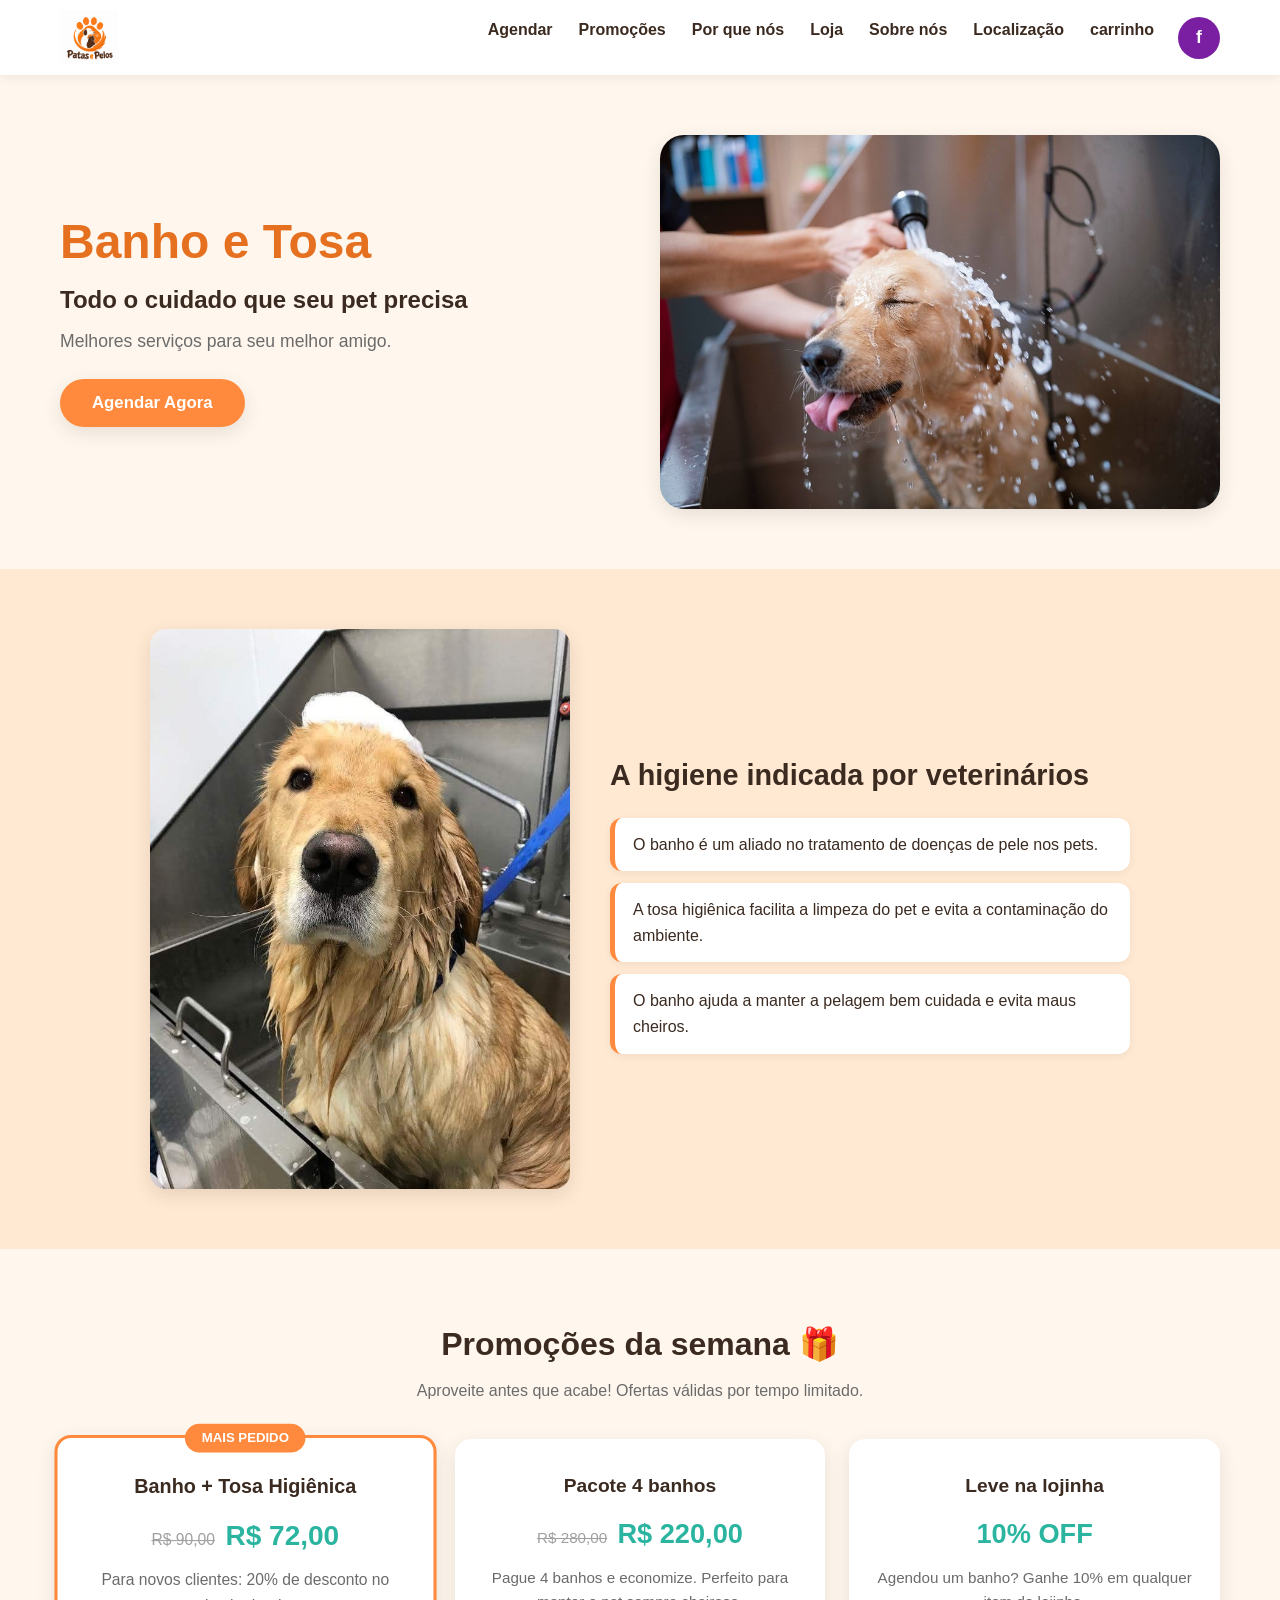
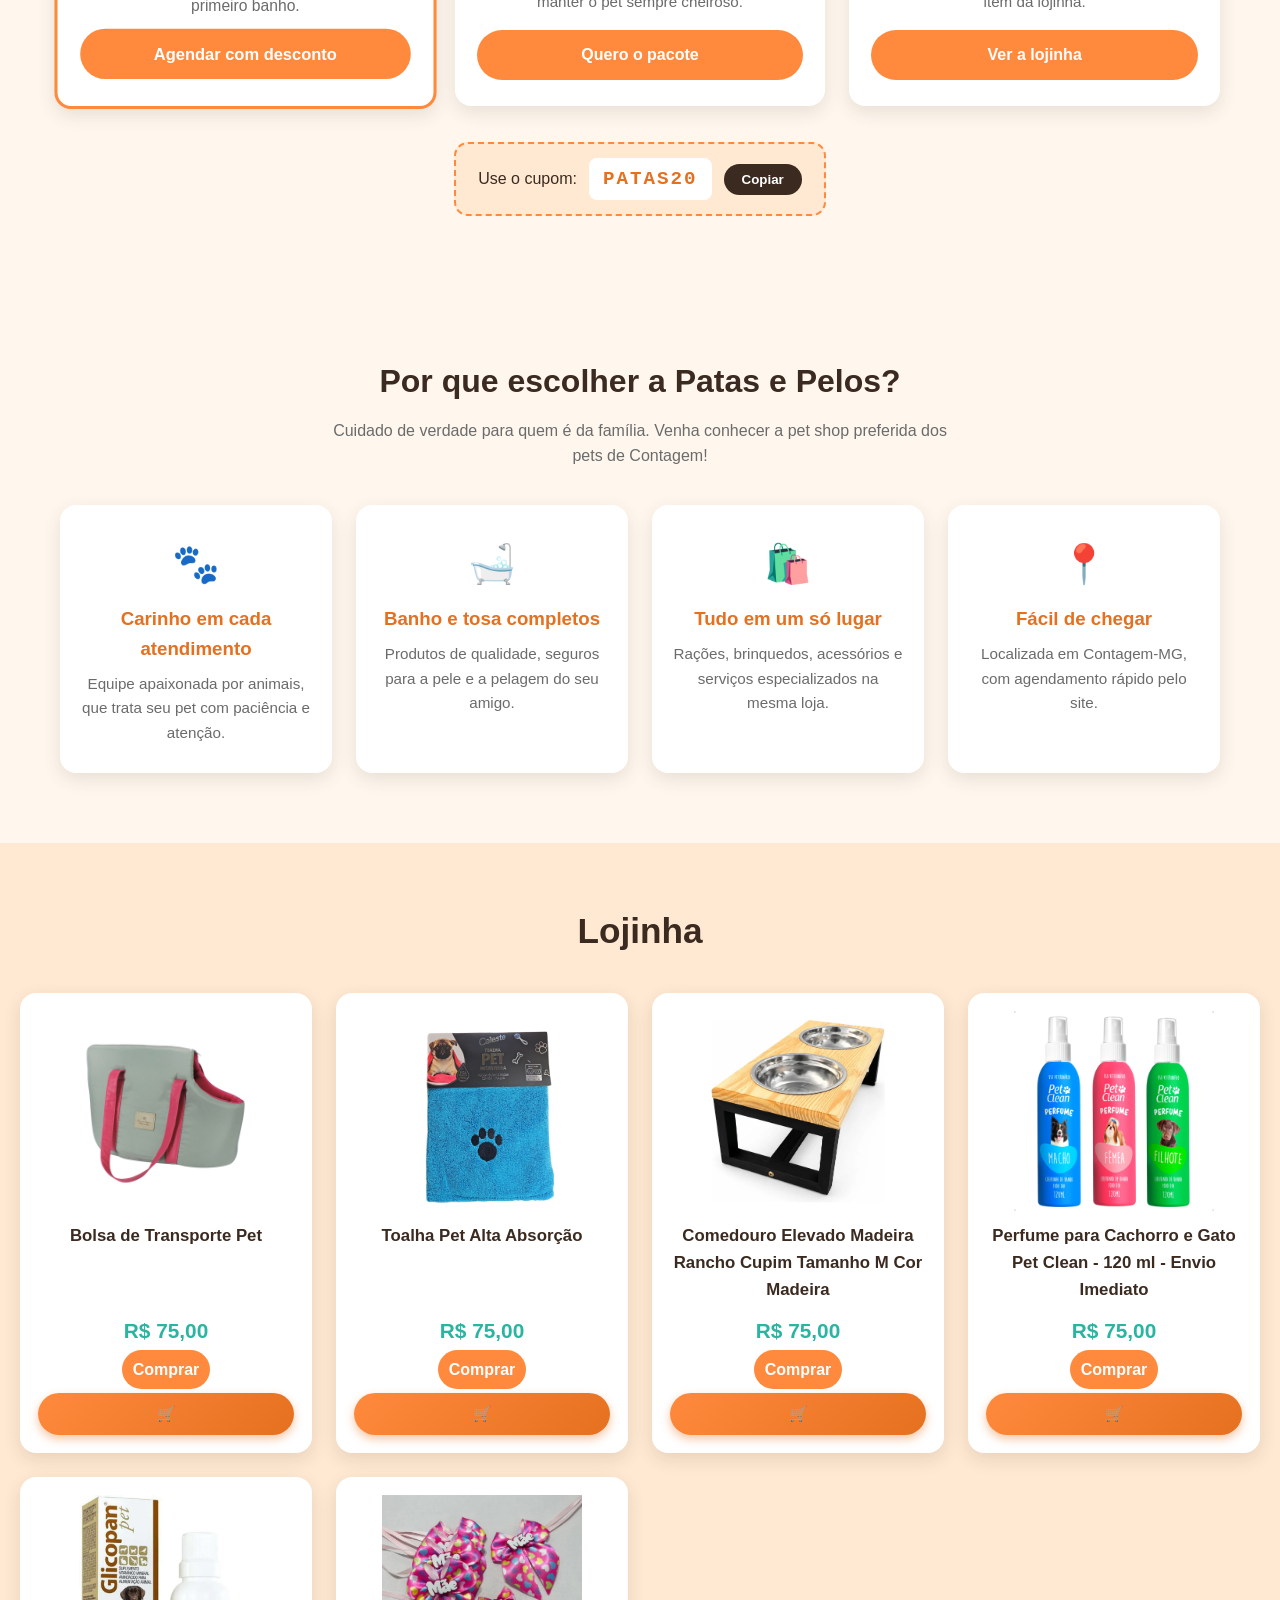
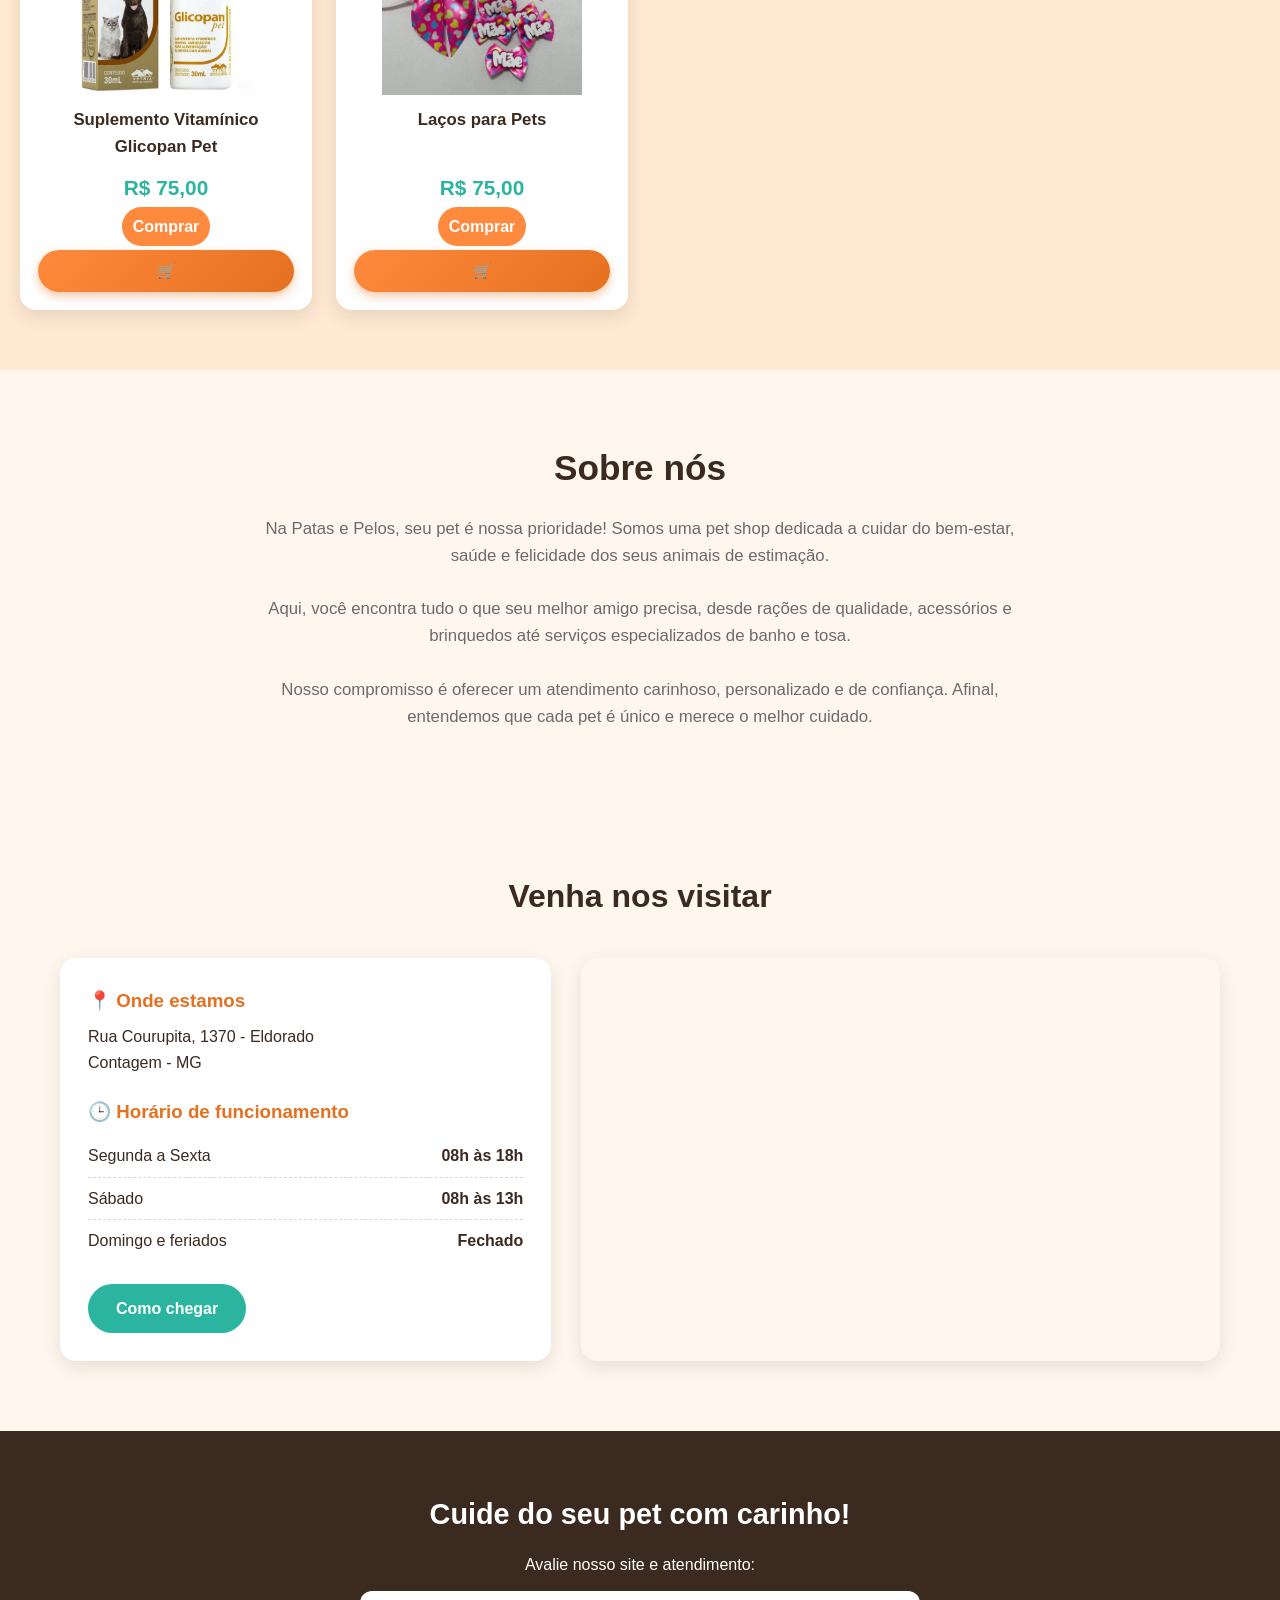
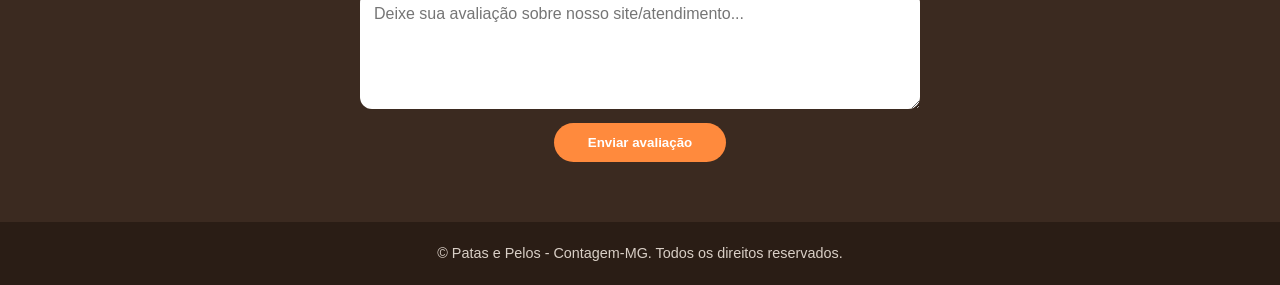
==== commit e07a4485: "..." ====
--- a/pelos/index.html
+++ b/pelos/index.html
@@ -28,8 +28,27 @@
                 <li><a href="#Sobre">Sobre nós</a></li>
                 <li><a href="#localizacao">Localização</a></li>
                 <li><a href="carrinho.html">carrinho</a></li>
+
+                <!-- PERFIL -->
+                <li class="perfil-menu">
+                    <button class="perfil-avatar" id="perfilAvatar" type="button" aria-label="Abrir perfil" aria-expanded="false"></button>
+
+                    <div class="perfil-dropdown" id="perfilDropdown">
+                        <div class="perfil-avatar-grande" id="perfilAvatarGrande"></div>
+                        <h3 class="perfil-nome" id="perfilNome"></h3>
+                        <p class="perfil-email" id="perfilEmail"></p>
+
+                        <ul class="perfil-info">
+                            <li><span>Telefone</span> <strong id="perfilTelefone"></strong></li>
+                            <li><span>Cidade</span> <strong id="perfilCidade"></strong></li>
+                        </ul>
+
+                        <button class="btn-sair" id="btnSair" type="button">Sair</button>
+                    </div>
+                </li>
             </ul>
         </nav>
+        
     </header>
 
     <section class="cardhome">
@@ -316,5 +335,57 @@
     <script src="../js/promocao.js"></script>
     <script src="carrinho.js"></script>
 
+    <!-- SCRIPT DO PERFIL -->
+    <script>
+        // Dados do usuário (troque pelos dados reais do login, se tiver)
+        const usuario = {
+            nome: "Fernanda Silva",
+            email: "fernanda@email.com",
+            telefone: "(31) 99999-9999",
+            cidade: "Contagem - MG",
+            foto: "" // caminho da foto; se ficar vazio, mostra a inicial do nome
+        };
+
+        const perfilAvatar = document.getElementById("perfilAvatar");
+        const perfilAvatarGrande = document.getElementById("perfilAvatarGrande");
+        const perfilDropdown = document.getElementById("perfilDropdown");
+
+        function preencherAvatar(el) {
+            if (usuario.foto) {
+                el.innerHTML = '<img src="' + usuario.foto + '" alt="Foto de ' + usuario.nome + '">';
+            } else {
+                el.textContent = usuario.nome.trim().charAt(0);
+            }
+        }
+
+        preencherAvatar(perfilAvatar);
+        preencherAvatar(perfilAvatarGrande);
+
+        document.getElementById("perfilNome").textContent = usuario.nome;
+        document.getElementById("perfilEmail").textContent = usuario.email;
+        document.getElementById("perfilTelefone").textContent = usuario.telefone;
+        document.getElementById("perfilCidade").textContent = usuario.cidade;
+
+        function alternarMenu(abrir) {
+            const aberto = abrir !== undefined ? abrir : !perfilDropdown.classList.contains("aberto");
+            perfilDropdown.classList.toggle("aberto", aberto);
+            perfilAvatar.setAttribute("aria-expanded", aberto);
+        }
+
+        perfilAvatar.addEventListener("click", function (e) {
+            e.stopPropagation();
+            alternarMenu();
+        });
+
+        perfilDropdown.addEventListener("click", function (e) { e.stopPropagation(); });
+        document.addEventListener("click", function () { alternarMenu(false); });
+        document.addEventListener("keydown", function (e) { if (e.key === "Escape") alternarMenu(false); });
+
+        document.getElementById("btnSair").addEventListener("click", function () {
+            localStorage.removeItem("usuario");
+            window.location.href = "login.html";
+        });
+    </script>
+
 </body>
 </html>
--- a/pelos/style.css
+++ b/pelos/style.css
@@ -45,6 +45,112 @@
     gap: 20px;
     flex-wrap: wrap;
 }
+    .perfil-menu { position: relative; }
+
+        .perfil-avatar {
+            width: 42px;
+            height: 42px;
+            border: none;
+            border-radius: 50%;
+            background: #7b1fa2;
+            color: #fff;
+            font-family: inherit;
+            font-size: 1.1rem;
+            font-weight: 700;
+            text-transform: lowercase;
+            display: flex;
+            align-items: center;
+            justify-content: center;
+            cursor: pointer;
+            overflow: hidden;
+            transition: transform .2s, box-shadow .2s;
+        }
+
+        .perfil-avatar:hover { transform: scale(1.06); box-shadow: 0 0 0 3px rgba(123, 31, 162, 0.2); }
+        .perfil-avatar:focus-visible { outline: 3px solid rgba(123, 31, 162, 0.4); outline-offset: 2px; }
+        .perfil-avatar img { width: 100%; height: 100%; object-fit: cover; }
+
+        .perfil-dropdown {
+            display: none;
+            position: absolute;
+            top: calc(100% + 12px);
+            right: 0;
+            z-index: 200;
+            width: 290px;
+            max-width: 90vw;
+            padding: 22px 20px;
+            background: #fff;
+            border-radius: 20px;
+            box-shadow: 0 6px 18px rgba(59, 42, 32, 0.18);
+            text-align: center;
+        }
+
+        .perfil-dropdown.aberto { display: block; }
+
+        .perfil-avatar-grande {
+            width: 72px;
+            height: 72px;
+            margin: 0 auto 10px;
+            border-radius: 50%;
+            background: #7b1fa2;
+            color: #fff;
+            font-size: 2rem;
+            font-weight: 700;
+            text-transform: lowercase;
+            display: flex;
+            align-items: center;
+            justify-content: center;
+            overflow: hidden;
+        }
+
+        .perfil-avatar-grande img { width: 100%; height: 100%; object-fit: cover; }
+
+        .perfil-nome { font-size: 1.2rem; color: #e5701f; }
+        .perfil-email { color: #6b6b6b; font-size: .9rem; margin-bottom: 14px; }
+
+        .perfil-info {
+            list-style: none;
+            text-align: left;
+            background: #fff7ee;
+            border: 2px solid #eadbc8;
+            border-radius: 12px;
+            padding: 4px 14px;
+            margin-bottom: 16px;
+        }
+
+        .perfil-info li {
+            display: flex;
+            justify-content: space-between;
+            gap: 12px;
+            padding: 9px 0;
+            border-bottom: 1px solid #eadbc8;
+            font-size: .92rem;
+        }
+
+        .perfil-info li:last-child { border-bottom: none; }
+        .perfil-info span { color: #6b6b6b; font-weight: 600; }
+        .perfil-info strong { text-align: right; word-break: break-word; }
+
+        .btn-sair {
+            width: 100%;
+            padding: 12px;
+            border: none;
+            border-radius: 50px;
+            background: #ff8a3d;
+            color: #fff;
+            font-family: inherit;
+            font-size: 1rem;
+            font-weight: 700;
+            cursor: pointer;
+            transition: background .2s, transform .2s;
+        }
+
+        .btn-sair:hover { background: #e5701f; transform: translateY(-2px); }
+        .btn-sair:active { transform: translateY(0); }
+
+        @media (max-width: 600px) {
+            .perfil-dropdown { position: fixed; top: 75px; right: 10px; }
+        }
 
 .logo img { height: 55px; width: auto; }
 
